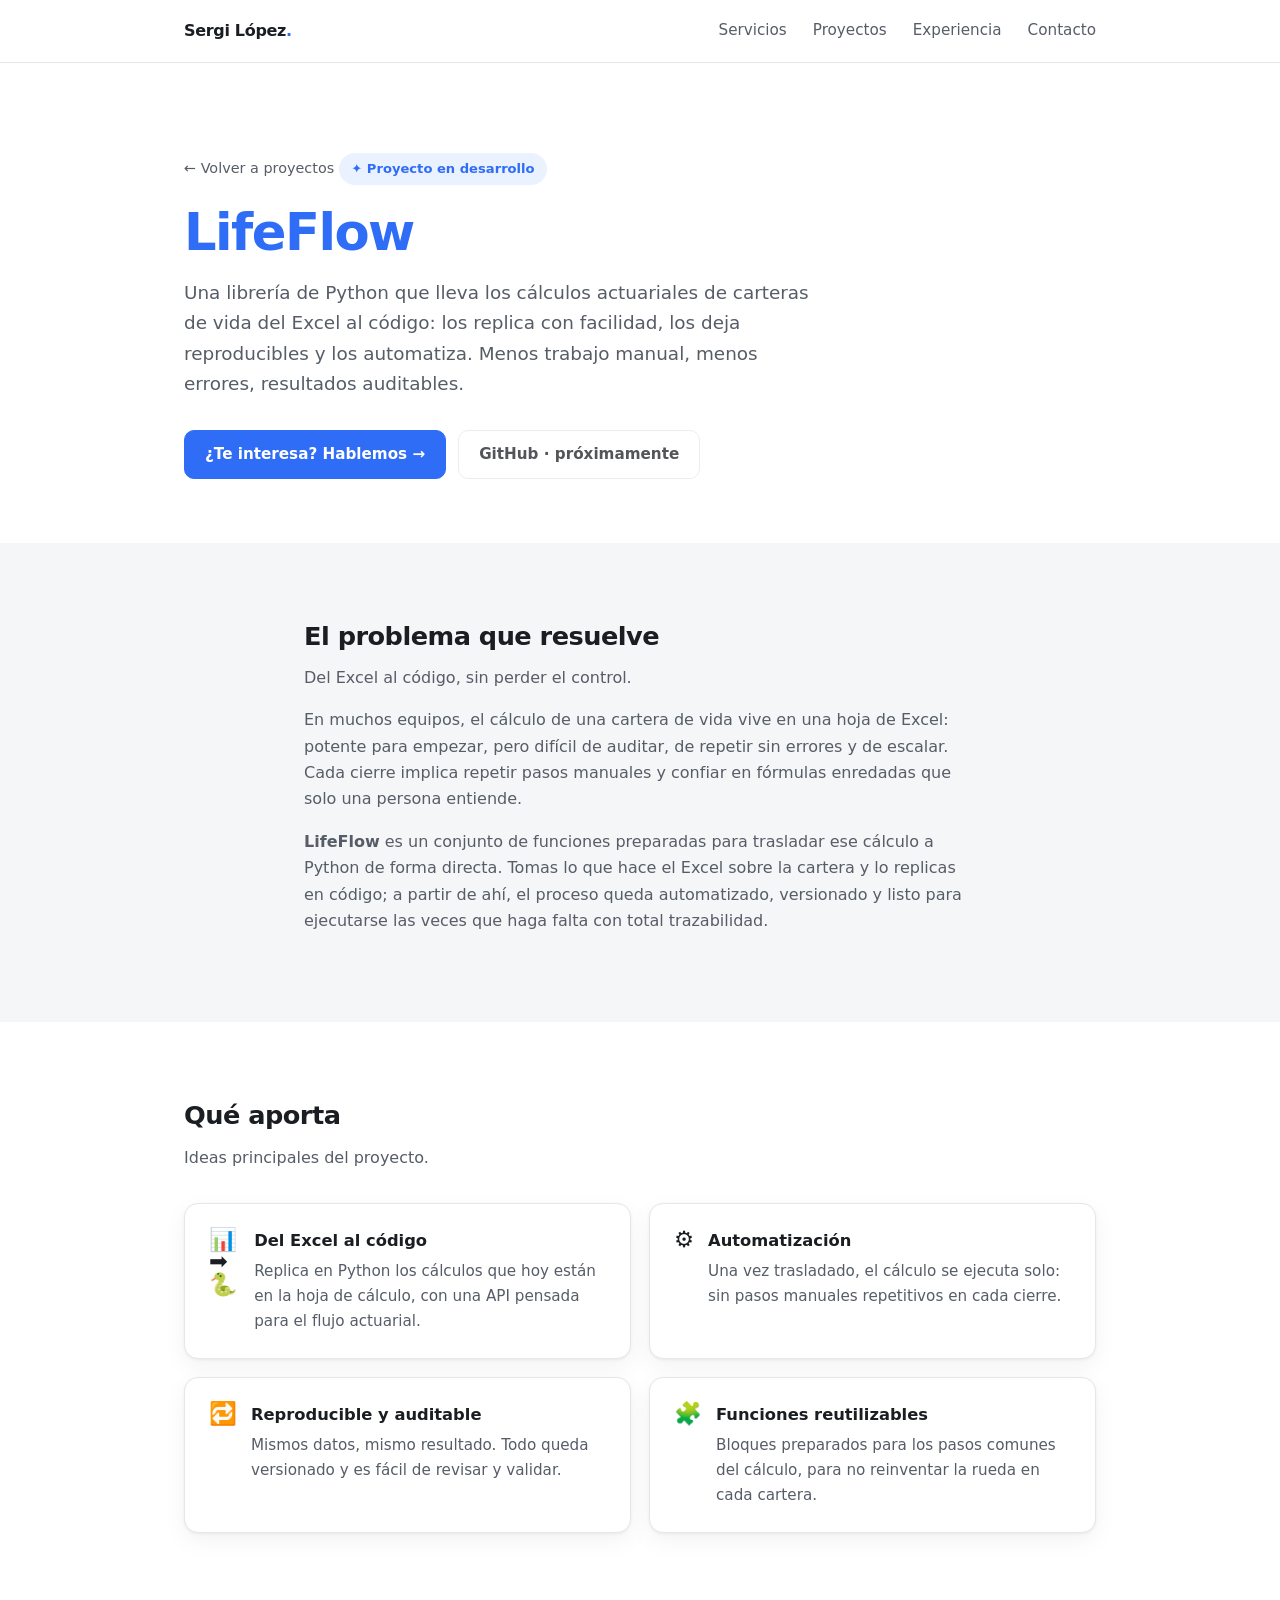
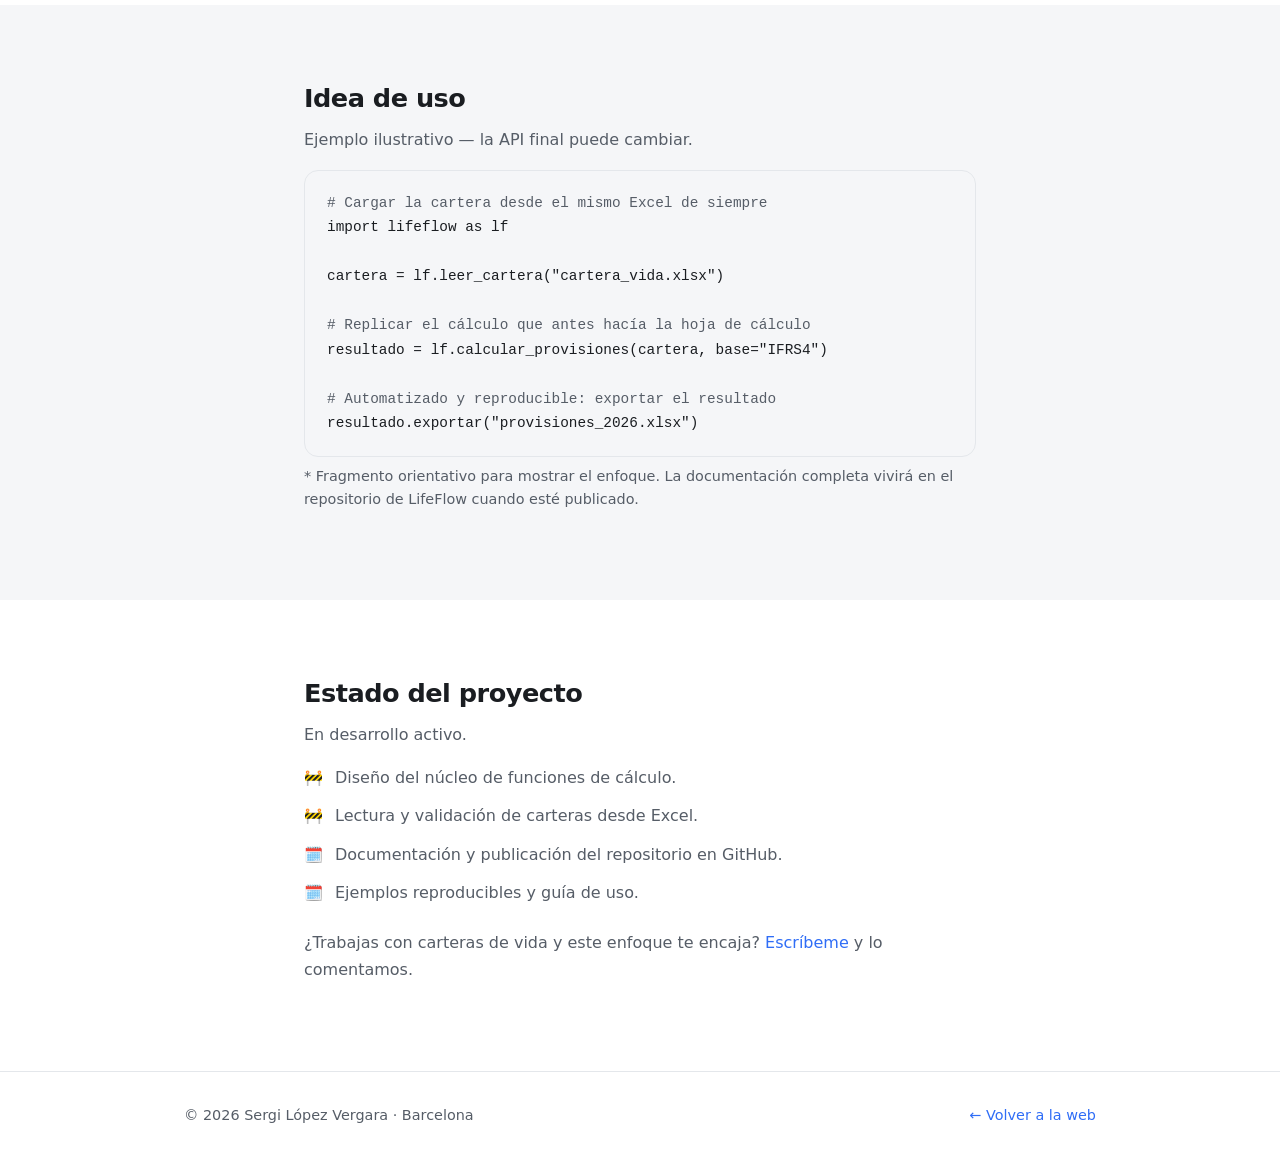
==== lifeflow.html @ 2f4aee58 "Página propia de LifeFlow + CSS compartido (styles.css) - Extraer estilos inline a styles.css compar" ====
<!DOCTYPE html>
<html lang="es">
<head>
  <meta charset="UTF-8">
  <meta name="viewport" content="width=device-width, initial-scale=1.0">
  <title>LifeFlow — Librería Python para cálculo actuarial | Sergi López Vergara</title>
  <meta name="description" content="LifeFlow: librería de Python para replicar y automatizar en código los cálculos actuariales de carteras de vida que hoy se hacen en Excel.">
  <meta name="author" content="Sergi López Vergara">
  <meta property="og:type" content="website">
  <meta property="og:title" content="LifeFlow — Librería Python para cálculo actuarial">
  <meta property="og:description" content="Del Excel al código: replica y automatiza cálculos actuariales de carteras de vida.">
  <link rel="stylesheet" href="styles.css">
</head>
<body>

  <!-- ===================== NAV ===================== -->
  <header class="nav">
    <div class="wrap nav-inner">
      <a class="brand" href="index.html" style="color:var(--text)">Sergi López<span style="color:var(--accent)">.</span></a>
      <nav class="nav-links">
        <a href="index.html#servicios">Servicios</a>
        <a href="index.html#proyectos">Proyectos</a>
        <a href="index.html#experiencia">Experiencia</a>
        <a href="index.html#contacto">Contacto</a>
      </nav>
    </div>
  </header>

  <!-- ===================== HERO ===================== -->
  <section class="hero">
    <div class="wrap">
      <a class="back-link" href="index.html#proyectos">← Volver a proyectos</a>
      <span class="hero-badge">✦ Proyecto en desarrollo</span>
      <h1><span>LifeFlow</span></h1>
      <p class="lead">
        Una librería de Python que lleva los cálculos actuariales de carteras de vida
        del Excel al código: los replica con facilidad, los deja reproducibles y los
        automatiza. Menos trabajo manual, menos errores, resultados auditables.
      </p>
      <div class="cta-row">
        <!-- Cuando el repositorio esté público, activa este botón poniendo la URL real:
             <a href="https://github.com/SergiActuary/lifeflow" class="btn btn-primary" target="_blank" rel="noopener">Ver en GitHub →</a> -->
        <a href="index.html#contacto" class="btn btn-primary">¿Te interesa? Hablemos →</a>
        <span class="btn btn-ghost" style="cursor:default; opacity:.75">GitHub · próximamente</span>
      </div>
    </div>
  </section>

  <!-- ===================== QUÉ ES ===================== -->
  <section id="que-es" class="soft-section">
    <div class="wrap prose">
      <h2>El problema que resuelve</h2>
      <p class="section-sub">Del Excel al código, sin perder el control.</p>
      <p>
        En muchos equipos, el cálculo de una cartera de vida vive en una hoja de Excel:
        potente para empezar, pero difícil de auditar, de repetir sin errores y de
        escalar. Cada cierre implica repetir pasos manuales y confiar en fórmulas
        enredadas que solo una persona entiende.
      </p>
      <p>
        <b>LifeFlow</b> es un conjunto de funciones preparadas para trasladar ese cálculo
        a Python de forma directa. Tomas lo que hace el Excel sobre la cartera y lo
        replicas en código; a partir de ahí, el proceso queda automatizado, versionado y
        listo para ejecutarse las veces que haga falta con total trazabilidad.
      </p>
    </div>
  </section>

  <!-- ===================== CARACTERÍSTICAS ===================== -->
  <section id="caracteristicas">
    <div class="wrap">
      <h2>Qué aporta</h2>
      <p class="section-sub">Ideas principales del proyecto.</p>
      <div class="grid grid-2">
        <div class="card feature">
          <span class="f-icon">📊➡️🐍</span>
          <div>
            <h3>Del Excel al código</h3>
            <p>Replica en Python los cálculos que hoy están en la hoja de cálculo, con una API pensada para el flujo actuarial.</p>
          </div>
        </div>
        <div class="card feature">
          <span class="f-icon">⚙️</span>
          <div>
            <h3>Automatización</h3>
            <p>Una vez trasladado, el cálculo se ejecuta solo: sin pasos manuales repetitivos en cada cierre.</p>
          </div>
        </div>
        <div class="card feature">
          <span class="f-icon">🔁</span>
          <div>
            <h3>Reproducible y auditable</h3>
            <p>Mismos datos, mismo resultado. Todo queda versionado y es fácil de revisar y validar.</p>
          </div>
        </div>
        <div class="card feature">
          <span class="f-icon">🧩</span>
          <div>
            <h3>Funciones reutilizables</h3>
            <p>Bloques preparados para los pasos comunes del cálculo, para no reinventar la rueda en cada cartera.</p>
          </div>
        </div>
      </div>
    </div>
  </section>

  <!-- ===================== EJEMPLO ===================== -->
  <section id="ejemplo" class="soft-section">
    <div class="wrap prose">
      <h2>Idea de uso</h2>
      <p class="section-sub">Ejemplo ilustrativo — la API final puede cambiar.</p>
      <div class="codeblock"><pre><code><span class="code-comment"># Cargar la cartera desde el mismo Excel de siempre</span>
import lifeflow as lf

cartera = lf.leer_cartera("cartera_vida.xlsx")

<span class="code-comment"># Replicar el cálculo que antes hacía la hoja de cálculo</span>
resultado = lf.calcular_provisiones(cartera, base="IFRS4")

<span class="code-comment"># Automatizado y reproducible: exportar el resultado</span>
resultado.exportar("provisiones_2026.xlsx")</code></pre></div>
      <p style="font-size:.9rem">
        * Fragmento orientativo para mostrar el enfoque. La documentación completa vivirá
        en el repositorio de LifeFlow cuando esté publicado.
      </p>
    </div>
  </section>

  <!-- ===================== ESTADO ===================== -->
  <section id="estado">
    <div class="wrap prose">
      <h2>Estado del proyecto</h2>
      <p class="section-sub">En desarrollo activo.</p>
      <ul class="roadmap">
        <li><span class="r-state">🚧</span> <span>Diseño del núcleo de funciones de cálculo.</span></li>
        <li><span class="r-state">🚧</span> <span>Lectura y validación de carteras desde Excel.</span></li>
        <li><span class="r-state">🗓️</span> <span>Documentación y publicación del repositorio en GitHub.</span></li>
        <li><span class="r-state">🗓️</span> <span>Ejemplos reproducibles y guía de uso.</span></li>
      </ul>
      <p style="margin-top:24px">
        ¿Trabajas con carteras de vida y este enfoque te encaja?
        <a href="index.html#contacto">Escríbeme</a> y lo comentamos.
      </p>
    </div>
  </section>

  <!-- ===================== FOOTER ===================== -->
  <footer>
    <div class="wrap foot-inner">
      <span>© <span id="year"></span> Sergi López Vergara · Barcelona</span>
      <span><a href="index.html">← Volver a la web</a></span>
    </div>
  </footer>

  <script>document.getElementById('year').textContent = new Date().getFullYear();</script>
</body>
</html>
---- styles.css ----
/* ===================== TEMA / VARIABLES ===================== */
:root {
  --bg: #ffffff;
  --bg-soft: #f5f6f8;
  --card: #ffffff;
  --text: #1a1d21;
  --text-soft: #565d67;
  --border: #e4e7eb;
  --accent: #2f6df6;
  --accent-soft: #eaf1ff;
  --shadow: 0 1px 3px rgba(0,0,0,.06), 0 8px 24px rgba(0,0,0,.05);
  --radius: 14px;
  --maxw: 960px;
}
@media (prefers-color-scheme: dark) {
  :root {
    --bg: #0f1216;
    --bg-soft: #151a20;
    --card: #171c22;
    --text: #e8eaed;
    --text-soft: #9aa3ad;
    --border: #262d36;
    --accent: #5b8bff;
    --accent-soft: #17233d;
    --shadow: 0 1px 3px rgba(0,0,0,.3), 0 8px 24px rgba(0,0,0,.4);
  }
}
* { box-sizing: border-box; margin: 0; padding: 0; }
html { scroll-behavior: smooth; }
body {
  font-family: system-ui, -apple-system, "Segoe UI", Roboto, sans-serif;
  background: var(--bg);
  color: var(--text);
  line-height: 1.65;
  -webkit-font-smoothing: antialiased;
}
a { color: var(--accent); text-decoration: none; }
a:hover { text-decoration: underline; }
.wrap { max-width: var(--maxw); margin: 0 auto; padding: 0 24px; }
section { padding: 72px 0; }
h2 { font-size: 1.6rem; margin-bottom: 8px; letter-spacing: -.02em; }
.section-sub { color: var(--text-soft); margin-bottom: 32px; }

/* ===================== NAV ===================== */
header.nav {
  position: sticky; top: 0; z-index: 50;
  backdrop-filter: blur(10px);
  background: color-mix(in srgb, var(--bg) 85%, transparent);
  border-bottom: 1px solid var(--border);
}
.nav-inner { display: flex; align-items: center; justify-content: space-between; height: 62px; }
.brand { font-weight: 700; letter-spacing: -.02em; }
.nav-links { display: flex; gap: 26px; }
.nav-links a { color: var(--text-soft); font-size: .95rem; }
.nav-links a:hover { color: var(--text); text-decoration: none; }
@media (max-width: 680px) { .nav-links { display: none; } }

/* ===================== HERO ===================== */
.hero { padding: 90px 0 64px; }
.hero-badge {
  display: inline-block; font-size: .82rem; font-weight: 600;
  color: var(--accent); background: var(--accent-soft);
  padding: 5px 12px; border-radius: 999px; margin-bottom: 20px;
}
.hero h1 { font-size: clamp(2rem, 6vw, 3.2rem); line-height: 1.08; letter-spacing: -.03em; margin-bottom: 18px; }
.hero h1 span { color: var(--accent); }
.hero p.lead { font-size: 1.15rem; color: var(--text-soft); max-width: 640px; margin-bottom: 30px; }
.cta-row { display: flex; gap: 12px; flex-wrap: wrap; }
.btn {
  display: inline-flex; align-items: center; gap: 8px;
  padding: 11px 20px; border-radius: 10px; font-weight: 600; font-size: .95rem;
  border: 1px solid var(--border); transition: transform .12s ease, box-shadow .12s ease;
}
.btn:hover { text-decoration: none; transform: translateY(-1px); }
.btn-primary { background: var(--accent); color: #fff; border-color: var(--accent); }
.btn-ghost { background: var(--card); color: var(--text); }

/* ===================== CARDS / GRID ===================== */
.grid { display: grid; gap: 18px; }
.grid-3 { grid-template-columns: repeat(3, 1fr); }
.grid-2 { grid-template-columns: repeat(2, 1fr); }
@media (max-width: 760px) { .grid-3, .grid-2 { grid-template-columns: 1fr; } }
.card {
  background: var(--card); border: 1px solid var(--border);
  border-radius: var(--radius); padding: 24px; box-shadow: var(--shadow);
}
.card h3 { font-size: 1.1rem; margin-bottom: 8px; }
.card p { color: var(--text-soft); font-size: .95rem; }
.card .icon { font-size: 1.6rem; margin-bottom: 12px; display: block; }
.soft-section { background: var(--bg-soft); }

/* ===================== SOBRE MÍ ===================== */
.about { display: grid; grid-template-columns: 1fr 2fr; gap: 40px; align-items: start; }
@media (max-width: 760px) { .about { grid-template-columns: 1fr; } }
.avatar {
  width: 100%; aspect-ratio: 1; border-radius: 20px;
  background: linear-gradient(135deg, var(--accent), #8a5bff);
  display: flex; align-items: center; justify-content: center;
  font-size: 3rem; color: #fff; font-weight: 700; letter-spacing: -.03em;
}
.skills { display: flex; flex-wrap: wrap; gap: 8px; margin-top: 18px; }
.chip {
  font-size: .85rem; padding: 5px 12px; border-radius: 999px;
  background: var(--bg-soft); border: 1px solid var(--border); color: var(--text-soft);
}

/* ===================== EXPERIENCIA (TIMELINE) ===================== */
.exp-item {
  display: grid; grid-template-columns: 200px 1fr; gap: 24px;
  padding: 26px 0; border-top: 1px solid var(--border);
}
.exp-item:first-child { border-top: none; padding-top: 4px; }
@media (max-width: 680px) { .exp-item { grid-template-columns: 1fr; gap: 8px; } }
.exp-meta .exp-date { font-size: .82rem; font-weight: 600; color: var(--accent); }
.exp-meta .exp-place { font-size: .9rem; color: var(--text-soft); margin-top: 2px; }
.exp-body h3 { font-size: 1.12rem; margin-bottom: 4px; }
.exp-body .exp-role { color: var(--text-soft); font-size: .95rem; margin-bottom: 12px; }
.exp-body ul { list-style: none; display: flex; flex-direction: column; gap: 7px; }
.exp-body li { position: relative; padding-left: 20px; color: var(--text-soft); font-size: .95rem; }
.exp-body li::before {
  content: ""; position: absolute; left: 2px; top: .62em;
  width: 6px; height: 6px; border-radius: 50%; background: var(--accent);
}
.exp-body li b { color: var(--text); font-weight: 600; }

/* ===================== PROYECTOS ===================== */
.proj-head { display: flex; align-items: center; gap: 10px; flex-wrap: wrap; margin-bottom: 8px; }
.proj-head h3 { font-size: 1.15rem; }
.proj-tag { font-size: .78rem; color: var(--accent); font-weight: 600; text-transform: uppercase; letter-spacing: .04em; margin-bottom: 6px; }
.badge-wip {
  font-size: .72rem; font-weight: 700; text-transform: uppercase; letter-spacing: .03em;
  color: #b46b00; background: #fff4e0; border: 1px solid #ffd591;
  padding: 2px 9px; border-radius: 999px;
}
@media (prefers-color-scheme: dark) {
  .badge-wip { color: #f0b866; background: #2c2312; border-color: #4a3a1a; }
}
.proj-tech { display: flex; flex-wrap: wrap; gap: 8px; margin-top: 14px; }
.proj-link { display: inline-block; margin-top: 16px; font-weight: 600; font-size: .95rem; }
.proj-link.disabled { color: var(--text-soft); font-weight: 500; }
a.card-link { display: block; color: inherit; }
a.card-link:hover { text-decoration: none; }
a.card-link:hover .card { transform: translateY(-2px); box-shadow: 0 4px 10px rgba(0,0,0,.08), 0 14px 34px rgba(0,0,0,.08); }
a.card-link .card { transition: transform .14s ease, box-shadow .14s ease; }

/* ===================== EDUCACIÓN ===================== */
.edu-item { display: flex; justify-content: space-between; gap: 16px; align-items: baseline; }
.edu-item + .edu-item { margin-top: 14px; padding-top: 14px; border-top: 1px solid var(--border); }
.edu-item .edu-title { font-weight: 600; }
.edu-item .edu-detail { color: var(--text-soft); font-size: .95rem; }
.edu-item .edu-year { color: var(--accent); font-weight: 600; font-size: .85rem; white-space: nowrap; }

/* ===================== CONTACTO ===================== */
.contact { text-align: center; }
.contact h2 { font-size: 2rem; }
.contact .cta-row { margin-top: 20px; }

/* ===================== FOOTER ===================== */
footer { border-top: 1px solid var(--border); padding: 32px 0; color: var(--text-soft); font-size: .9rem; }
.foot-inner { display: flex; justify-content: space-between; flex-wrap: wrap; gap: 12px; }

/* ===================== PÁGINA DE PROYECTO ===================== */
.back-link { font-size: .9rem; color: var(--text-soft); display: inline-flex; align-items: center; gap: 6px; margin-bottom: 24px; }
.back-link:hover { color: var(--text); text-decoration: none; }
.prose { max-width: 720px; }
.prose p { color: var(--text-soft); margin-bottom: 16px; }
.feature { display: flex; gap: 14px; align-items: flex-start; }
.feature .f-icon { font-size: 1.4rem; line-height: 1; }
.feature h3 { font-size: 1.02rem; margin-bottom: 4px; }
.feature p { color: var(--text-soft); font-size: .95rem; margin: 0; }
.codeblock {
  background: var(--bg-soft); border: 1px solid var(--border); border-radius: var(--radius);
  padding: 20px 22px; overflow-x: auto; margin: 4px 0 8px;
}
.codeblock pre { margin: 0; }
.codeblock code {
  font-family: ui-monospace, "SF Mono", "Cascadia Code", Menlo, Consolas, monospace;
  font-size: .9rem; line-height: 1.7; color: var(--text); white-space: pre;
}
.code-comment { color: var(--text-soft); }
.roadmap { list-style: none; display: flex; flex-direction: column; gap: 12px; }
.roadmap li { display: flex; gap: 12px; align-items: baseline; color: var(--text-soft); }
.roadmap li .r-state { font-size: .95rem; }
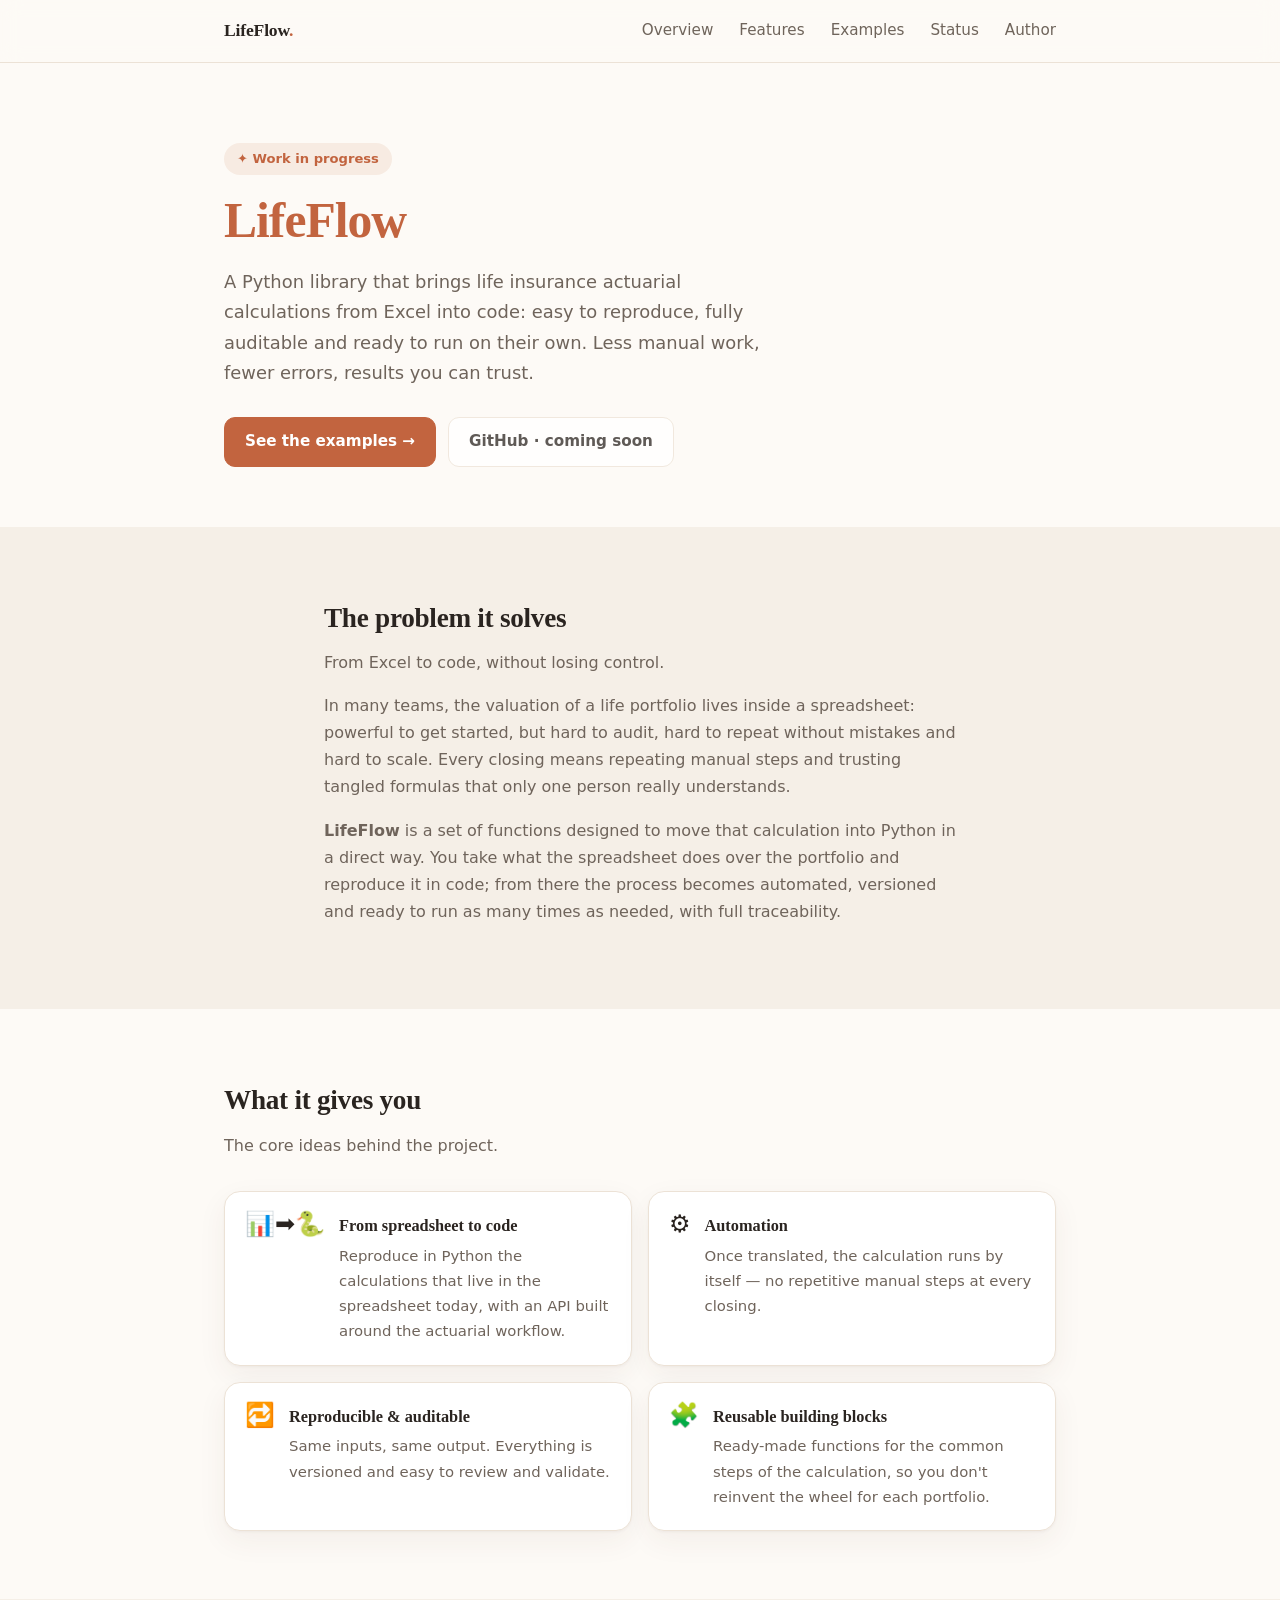
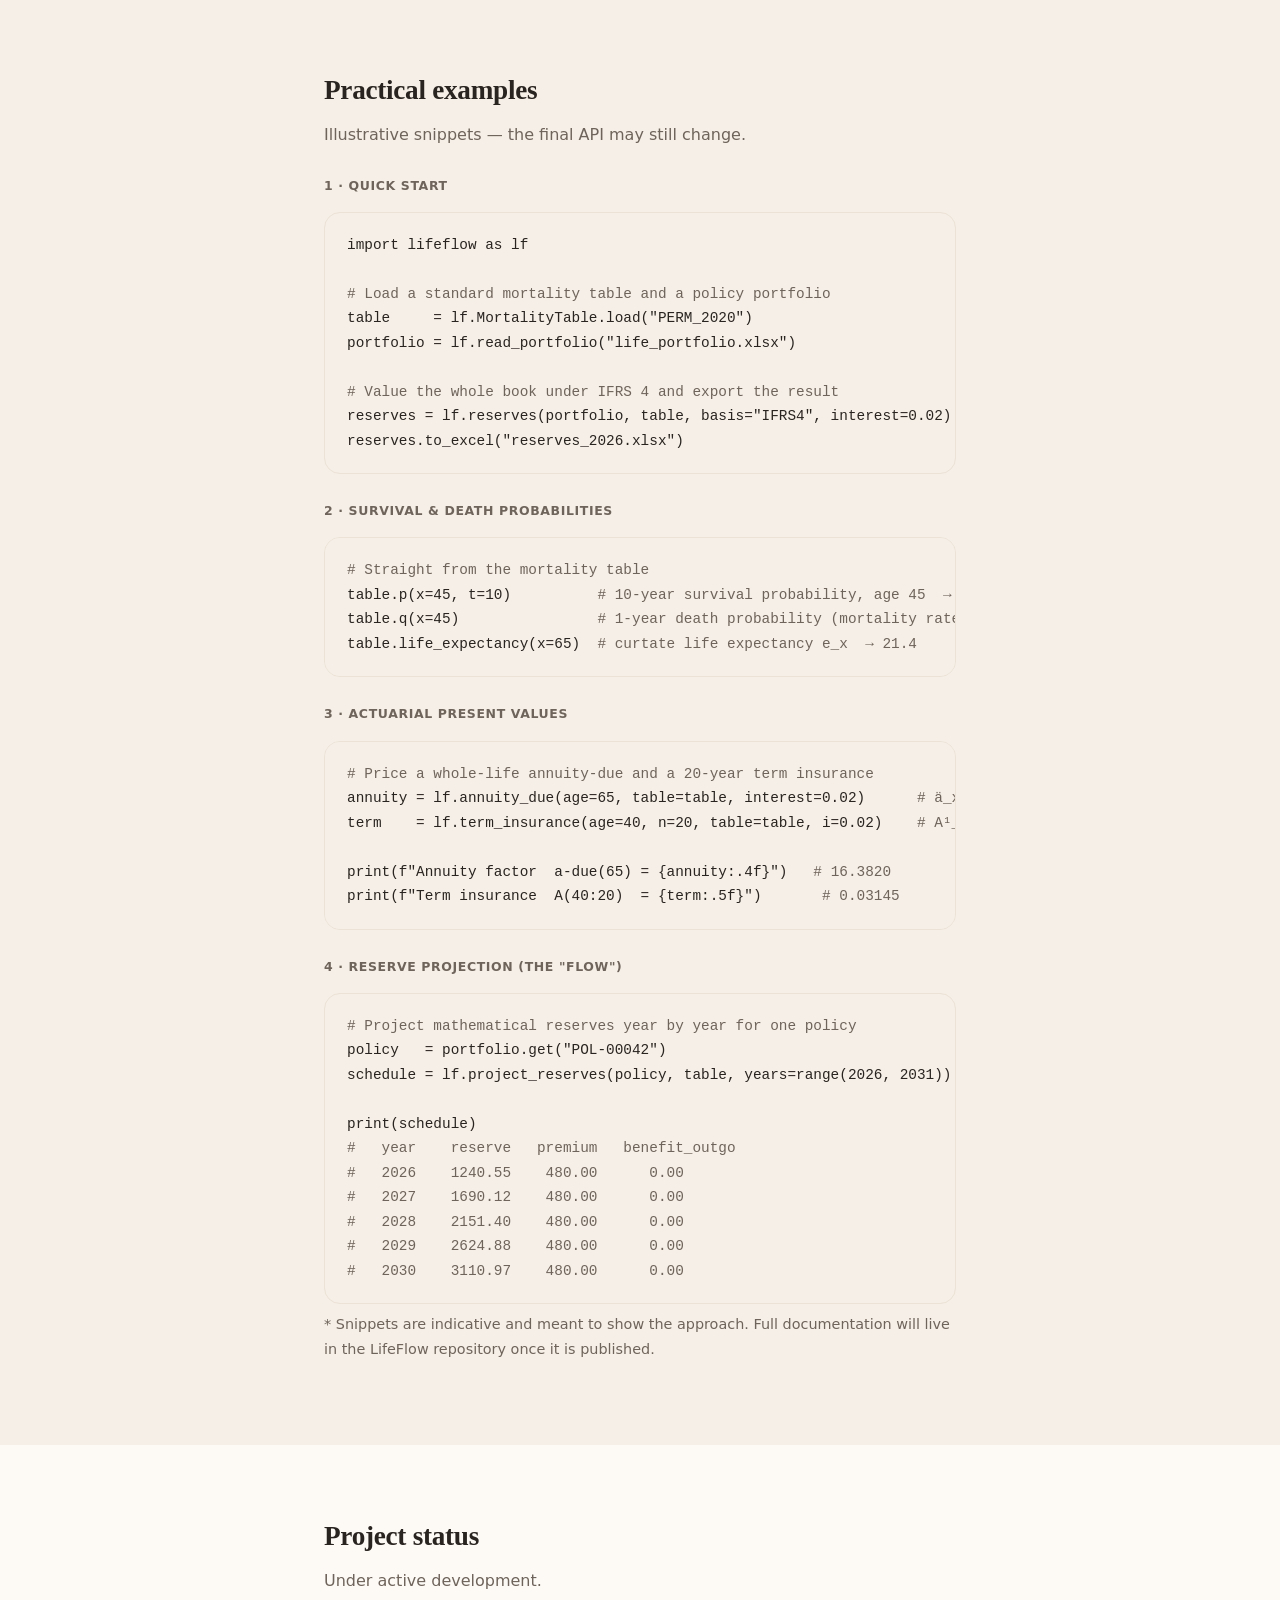
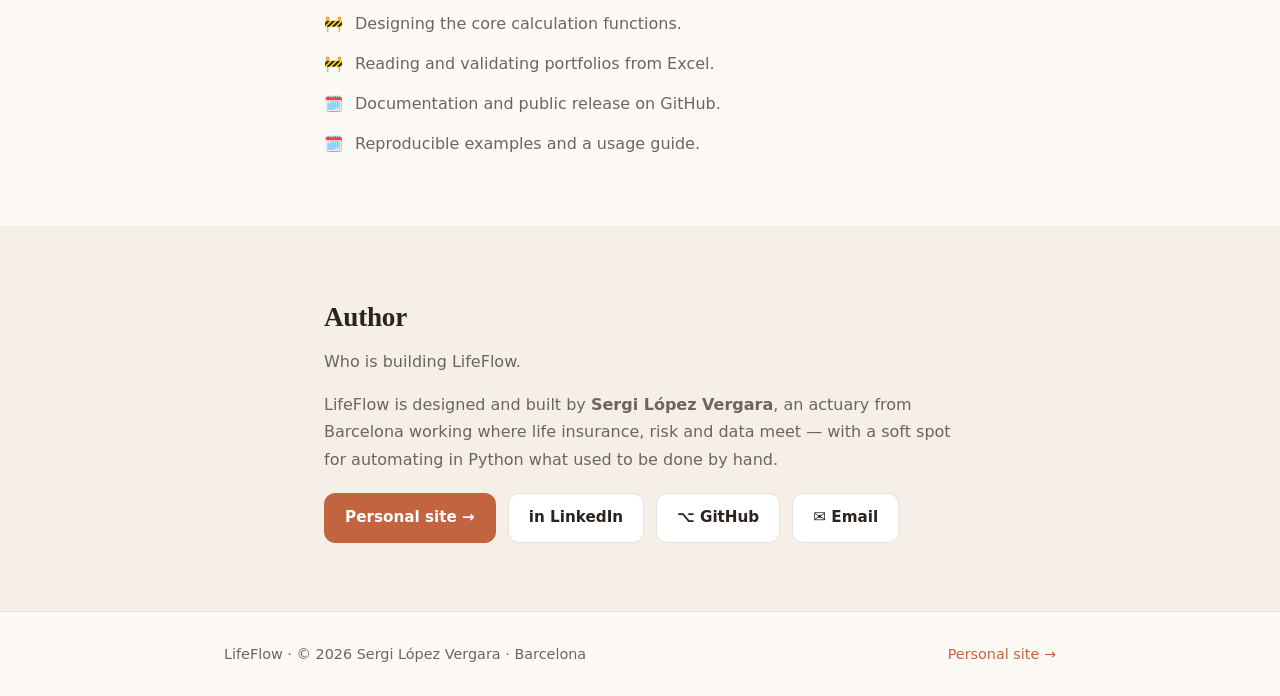
==== commit 7bb0fe33: "LifeFlow como página independiente en inglés con ejemplos prácticos - lifeflow.html: identidad propi" ====
--- a/lifeflow.html
+++ b/lifeflow.html
@@ -1,14 +1,14 @@
 <!DOCTYPE html>
-<html lang="es">
+<html lang="en">
 <head>
   <meta charset="UTF-8">
   <meta name="viewport" content="width=device-width, initial-scale=1.0">
-  <title>LifeFlow — Librería Python para cálculo actuarial | Sergi López Vergara</title>
-  <meta name="description" content="LifeFlow: librería de Python para replicar y automatizar en código los cálculos actuariales de carteras de vida que hoy se hacen en Excel.">
+  <title>LifeFlow — Python library for life actuarial calculations</title>
+  <meta name="description" content="LifeFlow: a Python library that takes life insurance actuarial calculations from Excel to reproducible, auditable code — mortality tables, present values and reserves.">
   <meta name="author" content="Sergi López Vergara">
   <meta property="og:type" content="website">
-  <meta property="og:title" content="LifeFlow — Librería Python para cálculo actuarial">
-  <meta property="og:description" content="Del Excel al código: replica y automatiza cálculos actuariales de carteras de vida.">
+  <meta property="og:title" content="LifeFlow — Python library for life actuarial calculations">
+  <meta property="og:description" content="From Excel to code: reproduce and automate actuarial calculations for life portfolios.">
   <link rel="stylesheet" href="styles.css">
 </head>
 <body>
@@ -16,139 +16,183 @@
   <!-- ===================== NAV ===================== -->
   <header class="nav">
     <div class="wrap nav-inner">
-      <a class="brand" href="index.html" style="color:var(--text)">Sergi López<span style="color:var(--accent)">.</span></a>
+      <a class="brand" href="#top" style="color:var(--text)">LifeFlow<span style="color:var(--accent)">.</span></a>
       <nav class="nav-links">
-        <a href="index.html#servicios">Servicios</a>
-        <a href="index.html#proyectos">Proyectos</a>
-        <a href="index.html#experiencia">Experiencia</a>
-        <a href="index.html#contacto">Contacto</a>
+        <a href="#why">Overview</a>
+        <a href="#features">Features</a>
+        <a href="#examples">Examples</a>
+        <a href="#status">Status</a>
+        <a href="#author">Author</a>
       </nav>
     </div>
   </header>
 
   <!-- ===================== HERO ===================== -->
-  <section class="hero">
+  <section id="top" class="hero">
     <div class="wrap">
-      <a class="back-link" href="index.html#proyectos">← Volver a proyectos</a>
-      <span class="hero-badge">✦ Proyecto en desarrollo</span>
+      <span class="badge">✦ Work in progress</span>
       <h1><span>LifeFlow</span></h1>
       <p class="lead">
-        Una librería de Python que lleva los cálculos actuariales de carteras de vida
-        del Excel al código: los replica con facilidad, los deja reproducibles y los
-        automatiza. Menos trabajo manual, menos errores, resultados auditables.
+        A Python library that brings life insurance actuarial calculations from Excel
+        into code: easy to reproduce, fully auditable and ready to run on their own.
+        Less manual work, fewer errors, results you can trust.
       </p>
       <div class="cta-row">
-        <!-- Cuando el repositorio esté público, activa este botón poniendo la URL real:
-             <a href="https://github.com/SergiActuary/lifeflow" class="btn btn-primary" target="_blank" rel="noopener">Ver en GitHub →</a> -->
-        <a href="index.html#contacto" class="btn btn-primary">¿Te interesa? Hablemos →</a>
-        <span class="btn btn-ghost" style="cursor:default; opacity:.75">GitHub · próximamente</span>
+        <!-- When the repo is public, enable this button with the real URL:
+             <a href="https://github.com/SergiActuary/lifeflow" class="btn btn-primary" target="_blank" rel="noopener">View on GitHub →</a> -->
+        <a href="#examples" class="btn btn-primary">See the examples →</a>
+        <span class="btn btn-ghost" style="cursor:default; opacity:.75">GitHub · coming soon</span>
       </div>
     </div>
   </section>
 
-  <!-- ===================== QUÉ ES ===================== -->
-  <section id="que-es" class="soft-section">
-    <div class="wrap prose">
-      <h2>El problema que resuelve</h2>
-      <p class="section-sub">Del Excel al código, sin perder el control.</p>
+  <!-- ===================== WHY ===================== -->
+  <section id="why" class="soft-section">
+    <div class="wrap prose">
+      <h2>The problem it solves</h2>
+      <p class="section-sub">From Excel to code, without losing control.</p>
       <p>
-        En muchos equipos, el cálculo de una cartera de vida vive en una hoja de Excel:
-        potente para empezar, pero difícil de auditar, de repetir sin errores y de
-        escalar. Cada cierre implica repetir pasos manuales y confiar en fórmulas
-        enredadas que solo una persona entiende.
+        In many teams, the valuation of a life portfolio lives inside a spreadsheet:
+        powerful to get started, but hard to audit, hard to repeat without mistakes and
+        hard to scale. Every closing means repeating manual steps and trusting tangled
+        formulas that only one person really understands.
       </p>
       <p>
-        <b>LifeFlow</b> es un conjunto de funciones preparadas para trasladar ese cálculo
-        a Python de forma directa. Tomas lo que hace el Excel sobre la cartera y lo
-        replicas en código; a partir de ahí, el proceso queda automatizado, versionado y
-        listo para ejecutarse las veces que haga falta con total trazabilidad.
-      </p>
-    </div>
-  </section>
-
-  <!-- ===================== CARACTERÍSTICAS ===================== -->
-  <section id="caracteristicas">
+        <b>LifeFlow</b> is a set of functions designed to move that calculation into
+        Python in a direct way. You take what the spreadsheet does over the portfolio and
+        reproduce it in code; from there the process becomes automated, versioned and
+        ready to run as many times as needed, with full traceability.
+      </p>
+    </div>
+  </section>
+
+  <!-- ===================== FEATURES ===================== -->
+  <section id="features">
     <div class="wrap">
-      <h2>Qué aporta</h2>
-      <p class="section-sub">Ideas principales del proyecto.</p>
-      <div class="grid grid-2">
+      <h2>What it gives you</h2>
+      <p class="section-sub">The core ideas behind the project.</p>
+      <div class="feature-grid">
         <div class="card feature">
           <span class="f-icon">📊➡️🐍</span>
           <div>
-            <h3>Del Excel al código</h3>
-            <p>Replica en Python los cálculos que hoy están en la hoja de cálculo, con una API pensada para el flujo actuarial.</p>
+            <h3>From spreadsheet to code</h3>
+            <p>Reproduce in Python the calculations that live in the spreadsheet today, with an API built around the actuarial workflow.</p>
           </div>
         </div>
         <div class="card feature">
           <span class="f-icon">⚙️</span>
           <div>
-            <h3>Automatización</h3>
-            <p>Una vez trasladado, el cálculo se ejecuta solo: sin pasos manuales repetitivos en cada cierre.</p>
+            <h3>Automation</h3>
+            <p>Once translated, the calculation runs by itself — no repetitive manual steps at every closing.</p>
           </div>
         </div>
         <div class="card feature">
           <span class="f-icon">🔁</span>
           <div>
-            <h3>Reproducible y auditable</h3>
-            <p>Mismos datos, mismo resultado. Todo queda versionado y es fácil de revisar y validar.</p>
+            <h3>Reproducible &amp; auditable</h3>
+            <p>Same inputs, same output. Everything is versioned and easy to review and validate.</p>
           </div>
         </div>
         <div class="card feature">
           <span class="f-icon">🧩</span>
           <div>
-            <h3>Funciones reutilizables</h3>
-            <p>Bloques preparados para los pasos comunes del cálculo, para no reinventar la rueda en cada cartera.</p>
+            <h3>Reusable building blocks</h3>
+            <p>Ready-made functions for the common steps of the calculation, so you don't reinvent the wheel for each portfolio.</p>
           </div>
         </div>
       </div>
     </div>
   </section>
 
-  <!-- ===================== EJEMPLO ===================== -->
-  <section id="ejemplo" class="soft-section">
-    <div class="wrap prose">
-      <h2>Idea de uso</h2>
-      <p class="section-sub">Ejemplo ilustrativo — la API final puede cambiar.</p>
-      <div class="codeblock"><pre><code><span class="code-comment"># Cargar la cartera desde el mismo Excel de siempre</span>
-import lifeflow as lf
-
-cartera = lf.leer_cartera("cartera_vida.xlsx")
-
-<span class="code-comment"># Replicar el cálculo que antes hacía la hoja de cálculo</span>
-resultado = lf.calcular_provisiones(cartera, base="IFRS4")
-
-<span class="code-comment"># Automatizado y reproducible: exportar el resultado</span>
-resultado.exportar("provisiones_2026.xlsx")</code></pre></div>
+  <!-- ===================== EXAMPLES ===================== -->
+  <section id="examples" class="soft-section">
+    <div class="wrap prose">
+      <h2>Practical examples</h2>
+      <p class="section-sub">Illustrative snippets — the final API may still change.</p>
+
+      <p class="code-label">1 · Quick start</p>
+      <div class="codeblock"><pre><code>import lifeflow as lf
+
+<span class="code-comment"># Load a standard mortality table and a policy portfolio</span>
+table     = lf.MortalityTable.load("PERM_2020")
+portfolio = lf.read_portfolio("life_portfolio.xlsx")
+
+<span class="code-comment"># Value the whole book under IFRS 4 and export the result</span>
+reserves = lf.reserves(portfolio, table, basis="IFRS4", interest=0.02)
+reserves.to_excel("reserves_2026.xlsx")</code></pre></div>
+
+      <p class="code-label">2 · Survival &amp; death probabilities</p>
+      <div class="codeblock"><pre><code><span class="code-comment"># Straight from the mortality table</span>
+table.p(x=45, t=10)          <span class="code-comment"># 10-year survival probability, age 45  →</span> <span class="code-out">0.9721</span>
+table.q(x=45)                <span class="code-comment"># 1-year death probability (mortality rate)  →</span> <span class="code-out">0.00187</span>
+table.life_expectancy(x=65)  <span class="code-comment"># curtate life expectancy e_x  →</span> <span class="code-out">21.4</span></code></pre></div>
+
+      <p class="code-label">3 · Actuarial present values</p>
+      <div class="codeblock"><pre><code><span class="code-comment"># Price a whole-life annuity-due and a 20-year term insurance</span>
+annuity = lf.annuity_due(age=65, table=table, interest=0.02)      <span class="code-comment"># ä_x</span>
+term    = lf.term_insurance(age=40, n=20, table=table, i=0.02)    <span class="code-comment"># A¹_(x:n)</span>
+
+print(f"Annuity factor  a-due(65) = {annuity:.4f}")   <span class="code-comment">#</span> <span class="code-out">16.3820</span>
+print(f"Term insurance  A(40:20)  = {term:.5f}")       <span class="code-comment">#</span> <span class="code-out">0.03145</span></code></pre></div>
+
+      <p class="code-label">4 · Reserve projection (the "flow")</p>
+      <div class="codeblock"><pre><code><span class="code-comment"># Project mathematical reserves year by year for one policy</span>
+policy   = portfolio.get("POL-00042")
+schedule = lf.project_reserves(policy, table, years=range(2026, 2031))
+
+print(schedule)
+<span class="code-out">#   year    reserve   premium   benefit_outgo
+#   2026    1240.55    480.00      0.00
+#   2027    1690.12    480.00      0.00
+#   2028    2151.40    480.00      0.00
+#   2029    2624.88    480.00      0.00
+#   2030    3110.97    480.00      0.00</span></code></pre></div>
+
       <p style="font-size:.9rem">
-        * Fragmento orientativo para mostrar el enfoque. La documentación completa vivirá
-        en el repositorio de LifeFlow cuando esté publicado.
-      </p>
-    </div>
-  </section>
-
-  <!-- ===================== ESTADO ===================== -->
-  <section id="estado">
-    <div class="wrap prose">
-      <h2>Estado del proyecto</h2>
-      <p class="section-sub">En desarrollo activo.</p>
+        * Snippets are indicative and meant to show the approach. Full documentation will
+        live in the LifeFlow repository once it is published.
+      </p>
+    </div>
+  </section>
+
+  <!-- ===================== STATUS ===================== -->
+  <section id="status">
+    <div class="wrap prose">
+      <h2>Project status</h2>
+      <p class="section-sub">Under active development.</p>
       <ul class="roadmap">
-        <li><span class="r-state">🚧</span> <span>Diseño del núcleo de funciones de cálculo.</span></li>
-        <li><span class="r-state">🚧</span> <span>Lectura y validación de carteras desde Excel.</span></li>
-        <li><span class="r-state">🗓️</span> <span>Documentación y publicación del repositorio en GitHub.</span></li>
-        <li><span class="r-state">🗓️</span> <span>Ejemplos reproducibles y guía de uso.</span></li>
+        <li><span class="r-state">🚧</span> <span>Designing the core calculation functions.</span></li>
+        <li><span class="r-state">🚧</span> <span>Reading and validating portfolios from Excel.</span></li>
+        <li><span class="r-state">🗓️</span> <span>Documentation and public release on GitHub.</span></li>
+        <li><span class="r-state">🗓️</span> <span>Reproducible examples and a usage guide.</span></li>
       </ul>
-      <p style="margin-top:24px">
-        ¿Trabajas con carteras de vida y este enfoque te encaja?
-        <a href="index.html#contacto">Escríbeme</a> y lo comentamos.
-      </p>
+    </div>
+  </section>
+
+  <!-- ===================== AUTHOR ===================== -->
+  <section id="author" class="soft-section">
+    <div class="wrap prose">
+      <h2>Author</h2>
+      <p class="section-sub">Who is building LifeFlow.</p>
+      <p>
+        LifeFlow is designed and built by <b>Sergi López Vergara</b>, an actuary from
+        Barcelona working where life insurance, risk and data meet — with a soft spot for
+        automating in Python what used to be done by hand.
+      </p>
+      <div class="cta-row" style="margin-top:20px">
+        <a href="index.html" class="btn btn-primary">Personal site →</a>
+        <a href="https://www.linkedin.com/in/sergivergara" class="btn btn-ghost" target="_blank" rel="noopener">in LinkedIn</a>
+        <a href="https://github.com/SergiActuary" class="btn btn-ghost" target="_blank" rel="noopener">⌥ GitHub</a>
+        <a href="mailto:sergivergara49@gmail.com" class="btn btn-ghost">✉️ Email</a>
+      </div>
     </div>
   </section>
 
   <!-- ===================== FOOTER ===================== -->
   <footer>
     <div class="wrap foot-inner">
-      <span>© <span id="year"></span> Sergi López Vergara · Barcelona</span>
-      <span><a href="index.html">← Volver a la web</a></span>
+      <span>LifeFlow · © <span id="year"></span> Sergi López Vergara · Barcelona</span>
+      <span><a href="index.html">Personal site →</a></span>
     </div>
   </footer>
 
--- a/styles.css
+++ b/styles.css
@@ -1,28 +1,29 @@
 /* ===================== TEMA / VARIABLES ===================== */
 :root {
-  --bg: #ffffff;
-  --bg-soft: #f5f6f8;
+  --bg: #fdfaf6;
+  --bg-soft: #f5efe7;
   --card: #ffffff;
-  --text: #1a1d21;
-  --text-soft: #565d67;
-  --border: #e4e7eb;
-  --accent: #2f6df6;
-  --accent-soft: #eaf1ff;
-  --shadow: 0 1px 3px rgba(0,0,0,.06), 0 8px 24px rgba(0,0,0,.05);
-  --radius: 14px;
-  --maxw: 960px;
+  --text: #2a2420;
+  --text-soft: #6f645b;
+  --border: #ece2d6;
+  --accent: #c2643f;
+  --accent-soft: #f7ebe2;
+  --shadow: 0 1px 3px rgba(80,50,30,.05), 0 10px 30px rgba(80,50,30,.06);
+  --radius: 16px;
+  --maxw: 880px;
+  --serif: Georgia, "Iowan Old Style", "Times New Roman", serif;
 }
 @media (prefers-color-scheme: dark) {
   :root {
-    --bg: #0f1216;
-    --bg-soft: #151a20;
-    --card: #171c22;
-    --text: #e8eaed;
-    --text-soft: #9aa3ad;
-    --border: #262d36;
-    --accent: #5b8bff;
-    --accent-soft: #17233d;
-    --shadow: 0 1px 3px rgba(0,0,0,.3), 0 8px 24px rgba(0,0,0,.4);
+    --bg: #17130f;
+    --bg-soft: #1e1813;
+    --card: #211a14;
+    --text: #ede6dd;
+    --text-soft: #a89a8c;
+    --border: #302619;
+    --accent: #e08a5f;
+    --accent-soft: #2a1c12;
+    --shadow: 0 1px 3px rgba(0,0,0,.3), 0 10px 30px rgba(0,0,0,.45);
   }
 }
 * { box-sizing: border-box; margin: 0; padding: 0; }
@@ -31,143 +32,120 @@
   font-family: system-ui, -apple-system, "Segoe UI", Roboto, sans-serif;
   background: var(--bg);
   color: var(--text);
-  line-height: 1.65;
+  line-height: 1.7;
   -webkit-font-smoothing: antialiased;
 }
 a { color: var(--accent); text-decoration: none; }
 a:hover { text-decoration: underline; }
 .wrap { max-width: var(--maxw); margin: 0 auto; padding: 0 24px; }
-section { padding: 72px 0; }
-h2 { font-size: 1.6rem; margin-bottom: 8px; letter-spacing: -.02em; }
+section { padding: 68px 0; }
+h1, h2, h3 { font-family: var(--serif); font-weight: 600; }
+h2 { font-size: 1.7rem; margin-bottom: 8px; letter-spacing: -.01em; }
 .section-sub { color: var(--text-soft); margin-bottom: 32px; }
 
 /* ===================== NAV ===================== */
 header.nav {
   position: sticky; top: 0; z-index: 50;
   backdrop-filter: blur(10px);
-  background: color-mix(in srgb, var(--bg) 85%, transparent);
+  background: color-mix(in srgb, var(--bg) 82%, transparent);
   border-bottom: 1px solid var(--border);
 }
 .nav-inner { display: flex; align-items: center; justify-content: space-between; height: 62px; }
-.brand { font-weight: 700; letter-spacing: -.02em; }
+.brand { font-family: var(--serif); font-weight: 600; font-size: 1.1rem; letter-spacing: -.01em; }
 .nav-links { display: flex; gap: 26px; }
 .nav-links a { color: var(--text-soft); font-size: .95rem; }
 .nav-links a:hover { color: var(--text); text-decoration: none; }
 @media (max-width: 680px) { .nav-links { display: none; } }
 
 /* ===================== HERO ===================== */
-.hero { padding: 90px 0 64px; }
-.hero-badge {
-  display: inline-block; font-size: .82rem; font-weight: 600;
-  color: var(--accent); background: var(--accent-soft);
-  padding: 5px 12px; border-radius: 999px; margin-bottom: 20px;
+.hero { padding: 80px 0 60px; }
+.hero-inner { display: flex; align-items: center; gap: 40px; }
+@media (max-width: 680px) { .hero-inner { flex-direction: column-reverse; text-align: center; gap: 28px; } }
+.hero-text { flex: 1; }
+.hero-hi { font-size: 1.05rem; color: var(--accent); font-weight: 600; margin-bottom: 10px; }
+.hero h1 { font-size: clamp(2.1rem, 6vw, 3.1rem); line-height: 1.12; letter-spacing: -.02em; margin-bottom: 18px; }
+.hero h1 span { color: var(--accent); }
+.hero p.lead { font-size: 1.12rem; color: var(--text-soft); max-width: 560px; margin-bottom: 28px; }
+@media (max-width: 680px) { .hero p.lead { margin-left: auto; margin-right: auto; } }
+.hero-photo {
+  flex-shrink: 0; width: 190px; height: 190px; border-radius: 50%;
+  object-fit: cover; border: 4px solid var(--card); box-shadow: var(--shadow);
+  background: var(--bg-soft);
 }
-.hero h1 { font-size: clamp(2rem, 6vw, 3.2rem); line-height: 1.08; letter-spacing: -.03em; margin-bottom: 18px; }
-.hero h1 span { color: var(--accent); }
-.hero p.lead { font-size: 1.15rem; color: var(--text-soft); max-width: 640px; margin-bottom: 30px; }
+.hero-photo.placeholder {
+  display: flex; align-items: center; justify-content: center;
+  font-size: 3rem; color: var(--text-soft);
+  border: 2px dashed var(--border);
+}
 .cta-row { display: flex; gap: 12px; flex-wrap: wrap; }
+@media (max-width: 680px) { .cta-row { justify-content: center; } }
 .btn {
   display: inline-flex; align-items: center; gap: 8px;
-  padding: 11px 20px; border-radius: 10px; font-weight: 600; font-size: .95rem;
+  padding: 11px 20px; border-radius: 11px; font-weight: 600; font-size: .95rem;
   border: 1px solid var(--border); transition: transform .12s ease, box-shadow .12s ease;
 }
 .btn:hover { text-decoration: none; transform: translateY(-1px); }
 .btn-primary { background: var(--accent); color: #fff; border-color: var(--accent); }
 .btn-ghost { background: var(--card); color: var(--text); }
 
-/* ===================== CARDS / GRID ===================== */
-.grid { display: grid; gap: 18px; }
-.grid-3 { grid-template-columns: repeat(3, 1fr); }
-.grid-2 { grid-template-columns: repeat(2, 1fr); }
-@media (max-width: 760px) { .grid-3, .grid-2 { grid-template-columns: 1fr; } }
+/* ===================== SOBRE MÍ ===================== */
+.soft-section { background: var(--bg-soft); }
+.about-text { max-width: 680px; }
+.about-text p { color: var(--text-soft); }
+.about-text p + p { margin-top: 14px; }
+
+/* ===================== LO QUE ME GUSTA ===================== */
+.likes-grid { display: grid; grid-template-columns: repeat(3, 1fr); gap: 16px; }
+@media (max-width: 760px) { .likes-grid { grid-template-columns: repeat(2, 1fr); } }
+@media (max-width: 460px) { .likes-grid { grid-template-columns: 1fr; } }
+.like {
+  background: var(--card); border: 1px solid var(--border);
+  border-radius: var(--radius); padding: 22px; box-shadow: var(--shadow);
+}
+.like .emoji { font-size: 1.7rem; display: block; margin-bottom: 10px; }
+.like h3 { font-size: 1.05rem; margin-bottom: 5px; }
+.like p { color: var(--text-soft); font-size: .93rem; }
+
+/* ===================== A QUÉ ME DEDICO (discreto) ===================== */
+.work-note { max-width: 680px; }
+.work-note p { color: var(--text-soft); }
+.work-note p + p { margin-top: 14px; }
+.chips { display: flex; flex-wrap: wrap; gap: 8px; margin-top: 18px; }
+.chip {
+  font-size: .85rem; padding: 5px 12px; border-radius: 999px;
+  background: var(--bg-soft); border: 1px solid var(--border); color: var(--text-soft);
+}
+.proj-card {
+  display: block; color: inherit; margin-top: 24px;
+  background: var(--card); border: 1px solid var(--border);
+  border-radius: var(--radius); padding: 22px; box-shadow: var(--shadow);
+  transition: transform .14s ease, box-shadow .14s ease;
+}
+.proj-card:hover { text-decoration: none; transform: translateY(-2px); }
+.proj-card .proj-tag { font-size: .75rem; color: var(--accent); font-weight: 700; text-transform: uppercase; letter-spacing: .05em; margin-bottom: 6px; }
+.proj-card h3 { font-size: 1.15rem; margin-bottom: 6px; }
+.proj-card p { color: var(--text-soft); font-size: .95rem; }
+.proj-card .proj-link { display: inline-block; margin-top: 12px; color: var(--accent); font-weight: 600; font-size: .93rem; }
+
+/* ===================== CONTACTO ===================== */
+.contact { text-align: center; }
+.contact h2 { font-size: 2rem; }
+.contact .section-sub { margin-bottom: 22px; }
+.contact .cta-row { justify-content: center; }
+
+/* ===================== FOOTER ===================== */
+footer { border-top: 1px solid var(--border); padding: 30px 0; color: var(--text-soft); font-size: .9rem; }
+.foot-inner { display: flex; justify-content: space-between; flex-wrap: wrap; gap: 12px; }
+
+/* ===================== PÁGINA DE PROYECTO (lifeflow.html) ===================== */
+.back-link { font-size: .9rem; color: var(--text-soft); display: inline-flex; align-items: center; gap: 6px; margin-bottom: 24px; }
+.back-link:hover { color: var(--text); text-decoration: none; }
+.prose { max-width: 680px; }
+.prose p { color: var(--text-soft); margin-bottom: 16px; }
 .card {
   background: var(--card); border: 1px solid var(--border);
   border-radius: var(--radius); padding: 24px; box-shadow: var(--shadow);
 }
-.card h3 { font-size: 1.1rem; margin-bottom: 8px; }
-.card p { color: var(--text-soft); font-size: .95rem; }
-.card .icon { font-size: 1.6rem; margin-bottom: 12px; display: block; }
-.soft-section { background: var(--bg-soft); }
-
-/* ===================== SOBRE MÍ ===================== */
-.about { display: grid; grid-template-columns: 1fr 2fr; gap: 40px; align-items: start; }
-@media (max-width: 760px) { .about { grid-template-columns: 1fr; } }
-.avatar {
-  width: 100%; aspect-ratio: 1; border-radius: 20px;
-  background: linear-gradient(135deg, var(--accent), #8a5bff);
-  display: flex; align-items: center; justify-content: center;
-  font-size: 3rem; color: #fff; font-weight: 700; letter-spacing: -.03em;
-}
-.skills { display: flex; flex-wrap: wrap; gap: 8px; margin-top: 18px; }
-.chip {
-  font-size: .85rem; padding: 5px 12px; border-radius: 999px;
-  background: var(--bg-soft); border: 1px solid var(--border); color: var(--text-soft);
-}
-
-/* ===================== EXPERIENCIA (TIMELINE) ===================== */
-.exp-item {
-  display: grid; grid-template-columns: 200px 1fr; gap: 24px;
-  padding: 26px 0; border-top: 1px solid var(--border);
-}
-.exp-item:first-child { border-top: none; padding-top: 4px; }
-@media (max-width: 680px) { .exp-item { grid-template-columns: 1fr; gap: 8px; } }
-.exp-meta .exp-date { font-size: .82rem; font-weight: 600; color: var(--accent); }
-.exp-meta .exp-place { font-size: .9rem; color: var(--text-soft); margin-top: 2px; }
-.exp-body h3 { font-size: 1.12rem; margin-bottom: 4px; }
-.exp-body .exp-role { color: var(--text-soft); font-size: .95rem; margin-bottom: 12px; }
-.exp-body ul { list-style: none; display: flex; flex-direction: column; gap: 7px; }
-.exp-body li { position: relative; padding-left: 20px; color: var(--text-soft); font-size: .95rem; }
-.exp-body li::before {
-  content: ""; position: absolute; left: 2px; top: .62em;
-  width: 6px; height: 6px; border-radius: 50%; background: var(--accent);
-}
-.exp-body li b { color: var(--text); font-weight: 600; }
-
-/* ===================== PROYECTOS ===================== */
-.proj-head { display: flex; align-items: center; gap: 10px; flex-wrap: wrap; margin-bottom: 8px; }
-.proj-head h3 { font-size: 1.15rem; }
-.proj-tag { font-size: .78rem; color: var(--accent); font-weight: 600; text-transform: uppercase; letter-spacing: .04em; margin-bottom: 6px; }
-.badge-wip {
-  font-size: .72rem; font-weight: 700; text-transform: uppercase; letter-spacing: .03em;
-  color: #b46b00; background: #fff4e0; border: 1px solid #ffd591;
-  padding: 2px 9px; border-radius: 999px;
-}
-@media (prefers-color-scheme: dark) {
-  .badge-wip { color: #f0b866; background: #2c2312; border-color: #4a3a1a; }
-}
-.proj-tech { display: flex; flex-wrap: wrap; gap: 8px; margin-top: 14px; }
-.proj-link { display: inline-block; margin-top: 16px; font-weight: 600; font-size: .95rem; }
-.proj-link.disabled { color: var(--text-soft); font-weight: 500; }
-a.card-link { display: block; color: inherit; }
-a.card-link:hover { text-decoration: none; }
-a.card-link:hover .card { transform: translateY(-2px); box-shadow: 0 4px 10px rgba(0,0,0,.08), 0 14px 34px rgba(0,0,0,.08); }
-a.card-link .card { transition: transform .14s ease, box-shadow .14s ease; }
-
-/* ===================== EDUCACIÓN ===================== */
-.edu-item { display: flex; justify-content: space-between; gap: 16px; align-items: baseline; }
-.edu-item + .edu-item { margin-top: 14px; padding-top: 14px; border-top: 1px solid var(--border); }
-.edu-item .edu-title { font-weight: 600; }
-.edu-item .edu-detail { color: var(--text-soft); font-size: .95rem; }
-.edu-item .edu-year { color: var(--accent); font-weight: 600; font-size: .85rem; white-space: nowrap; }
-
-/* ===================== CONTACTO ===================== */
-.contact { text-align: center; }
-.contact h2 { font-size: 2rem; }
-.contact .cta-row { margin-top: 20px; }
-
-/* ===================== FOOTER ===================== */
-footer { border-top: 1px solid var(--border); padding: 32px 0; color: var(--text-soft); font-size: .9rem; }
-.foot-inner { display: flex; justify-content: space-between; flex-wrap: wrap; gap: 12px; }
-
-/* ===================== PÁGINA DE PROYECTO ===================== */
-.back-link { font-size: .9rem; color: var(--text-soft); display: inline-flex; align-items: center; gap: 6px; margin-bottom: 24px; }
-.back-link:hover { color: var(--text); text-decoration: none; }
-.prose { max-width: 720px; }
-.prose p { color: var(--text-soft); margin-bottom: 16px; }
-.feature { display: flex; gap: 14px; align-items: flex-start; }
-.feature .f-icon { font-size: 1.4rem; line-height: 1; }
-.feature h3 { font-size: 1.02rem; margin-bottom: 4px; }
-.feature p { color: var(--text-soft); font-size: .95rem; margin: 0; }
 .codeblock {
   background: var(--bg-soft); border: 1px solid var(--border); border-radius: var(--radius);
   padding: 20px 22px; overflow-x: auto; margin: 4px 0 8px;
@@ -178,6 +156,29 @@
   font-size: .9rem; line-height: 1.7; color: var(--text); white-space: pre;
 }
 .code-comment { color: var(--text-soft); }
+.code-out { color: var(--text-soft); }
+.code-label {
+  font-size: .78rem; font-weight: 700; color: var(--accent);
+  text-transform: uppercase; letter-spacing: .05em; margin: 26px 0 8px;
+}
+.code-label:first-of-type { margin-top: 4px; }
+
+/* Badge (proyecto en desarrollo) */
+.badge {
+  display: inline-block; font-size: .82rem; font-weight: 600;
+  color: var(--accent); background: var(--accent-soft);
+  padding: 5px 13px; border-radius: 999px; margin-bottom: 18px;
+}
+
+/* Features grid */
+.feature-grid { display: grid; grid-template-columns: repeat(2, 1fr); gap: 16px; margin-top: 4px; }
+@media (max-width: 640px) { .feature-grid { grid-template-columns: 1fr; } }
+.card.feature { display: flex; gap: 14px; align-items: flex-start; padding: 20px; }
+.feature .f-icon { font-size: 1.5rem; line-height: 1; flex-shrink: 0; }
+.feature h3 { font-size: 1.02rem; margin-bottom: 4px; }
+.feature p { color: var(--text-soft); font-size: .93rem; }
+
+/* Roadmap / estado */
 .roadmap { list-style: none; display: flex; flex-direction: column; gap: 12px; }
 .roadmap li { display: flex; gap: 12px; align-items: baseline; color: var(--text-soft); }
-.roadmap li .r-state { font-size: .95rem; }
+.roadmap li .r-state { font-size: .95rem; flex-shrink: 0; }
